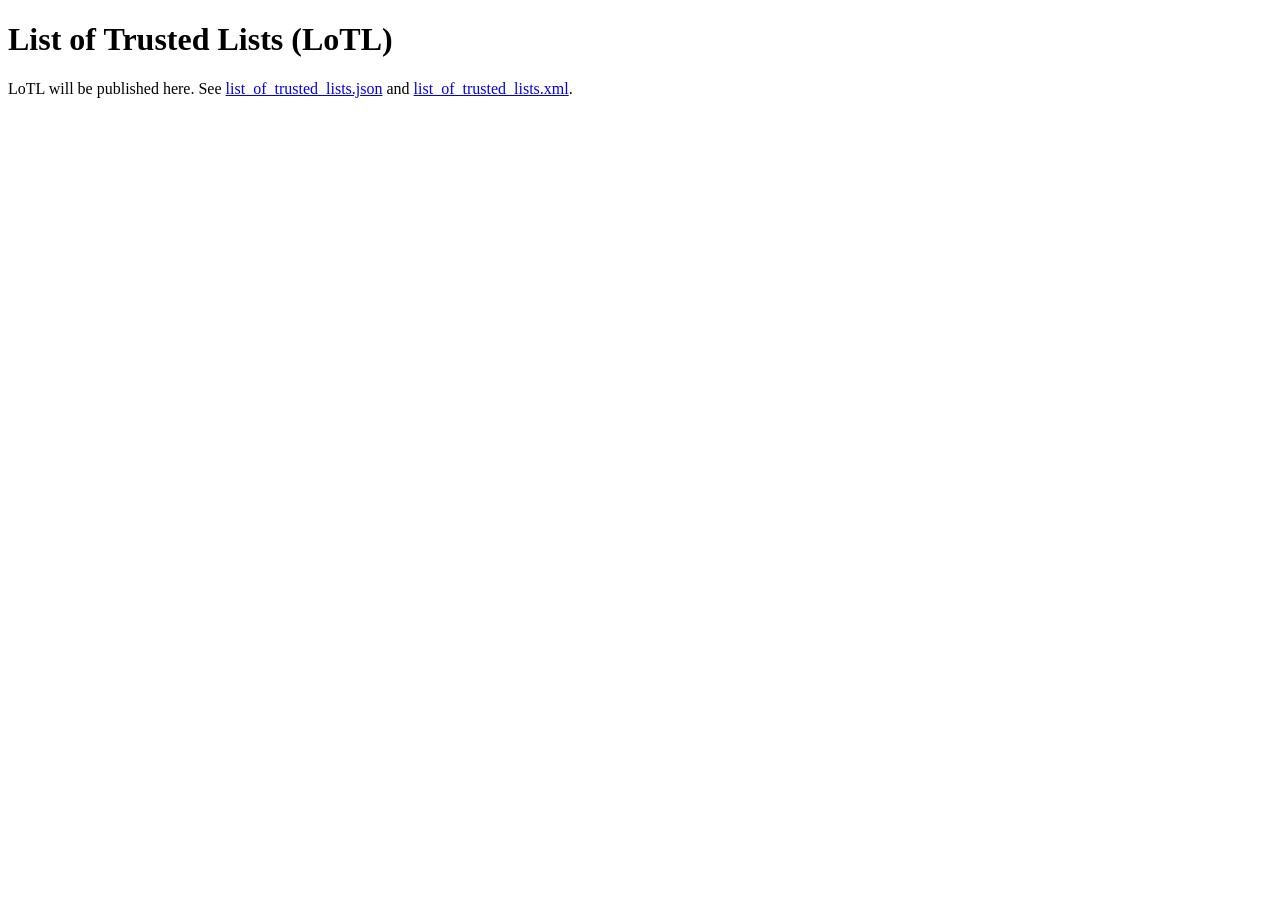
==== index.html @ 6eabcb8d "Initial empty gh-pages branch for LoTL publication Made-with: Cursor" ====
<!DOCTYPE html>
<html>
<head><meta charset="utf-8"><title>WP4 LoTL</title></head>
<body>
<h1>List of Trusted Lists (LoTL)</h1>
<p>LoTL will be published here. See <a href="list_of_trusted_lists.json">list_of_trusted_lists.json</a> and <a href="list_of_trusted_lists.xml">list_of_trusted_lists.xml</a>.</p>
</body>
</html>
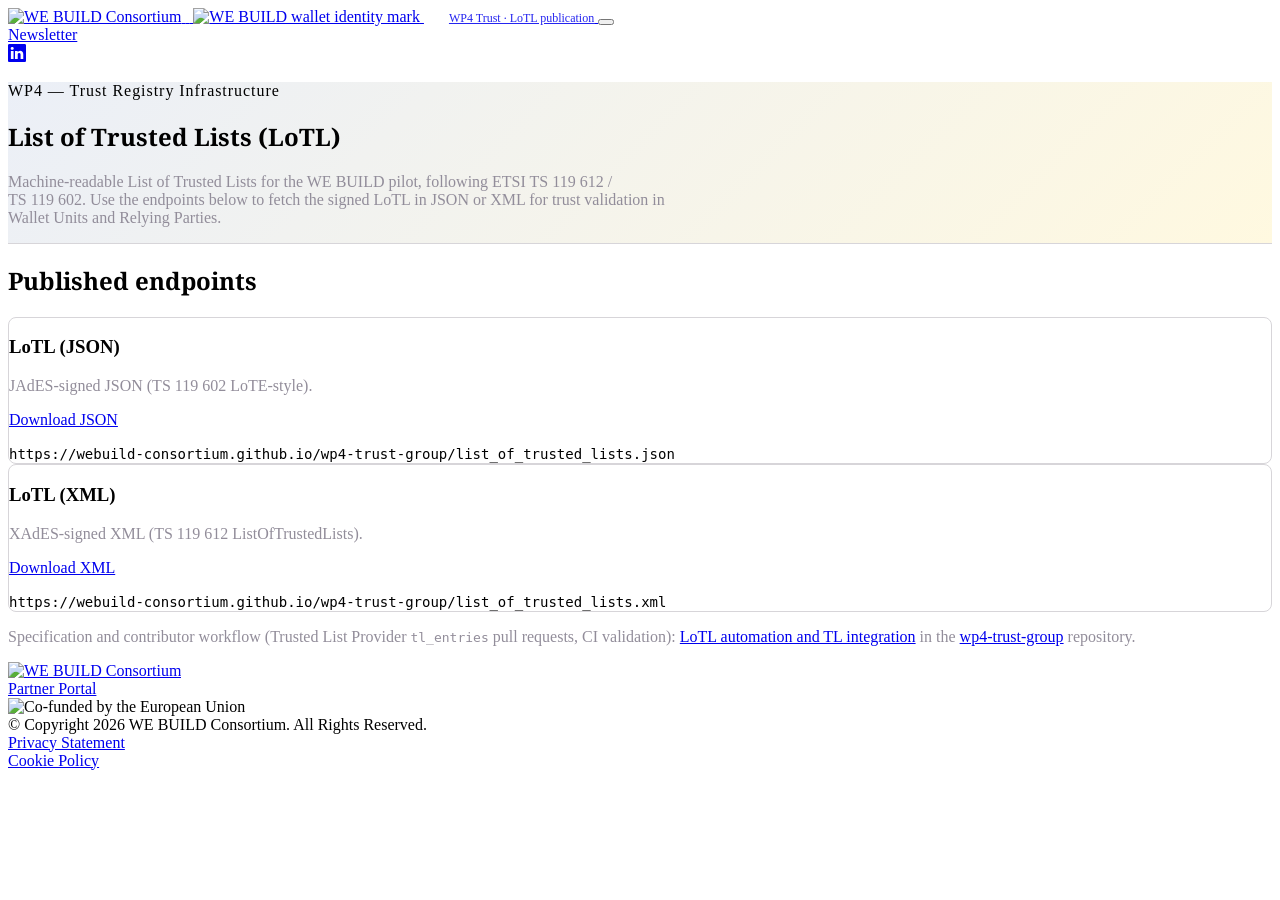
==== commit d550b14d: "Revamp LoTL GitHub Pages landing with WE BUILD branding - Reuse consortium theme CSS, fonts, header/" ====
--- a/index.html
+++ b/index.html
@@ -1,8 +1,166 @@
 <!DOCTYPE html>
-<html>
-<head><meta charset="utf-8"><title>WP4 LoTL</title></head>
-<body>
-<h1>List of Trusted Lists (LoTL)</h1>
-<p>LoTL will be published here. See <a href="list_of_trusted_lists.json">list_of_trusted_lists.json</a> and <a href="list_of_trusted_lists.xml">list_of_trusted_lists.xml</a>.</p>
+<html lang="en">
+<head>
+  <meta charset="utf-8">
+  <meta name="viewport" content="width=device-width, initial-scale=1">
+  <link rel="canonical" href="https://webuild-consortium.github.io/wp4-trust-group/">
+  <title>WP4 List of Trusted Lists (LoTL) — WE BUILD</title>
+  <meta name="description" content="WP4 Trust Group List of Trusted Lists (LoTL), published for the WE BUILD pilot. JSON and XML endpoints for wallet and relying party trust validation.">
+  <link rel="icon" type="image/png" href="https://prod1-plate-attachments.s3.amazonaws.com/images/5548e27bf9/Favicon-70253.png">
+  <link rel="preconnect" href="https://fonts.googleapis.com">
+  <link rel="preconnect" href="https://fonts.gstatic.com" crossorigin>
+  <link href="https://fonts.googleapis.com/css2?family=Noto+Serif:ital,wght@0,100..900;1,100..900&family=Roboto:ital,wght@0,100..900;1,100..900&display=swap" rel="stylesheet">
+  <!-- WE BUILD site theme (Bootstrap 5.3 + consortium branding); hosted on webuildconsortium.eu -->
+  <link rel="stylesheet" href="https://www.webuildconsortium.eu/theme/assets/css/custom.css">
+  <style>
+    /* GitHub Pages content block: keep readability if theme section classes differ */
+    .lotl-hero {
+      background: linear-gradient(135deg, rgba(0, 51, 153, 0.08) 0%, rgba(255, 204, 0, 0.12) 100%);
+      border-bottom: 1px solid var(--bs-gray-300, #d7d5d9);
+    }
+    .lotl-endpoint-card {
+      border: 1px solid var(--bs-gray-300, #d7d5d9);
+      border-radius: 0.5rem;
+      background: var(--bs-white, #fff);
+      transition: box-shadow 0.15s ease;
+    }
+    .lotl-endpoint-card:hover {
+      box-shadow: 0 0.25rem 1rem rgba(0, 51, 153, 0.12);
+    }
+    .lotl-endpoint-card code {
+      font-size: 0.875rem;
+      word-break: break-all;
+    }
+    .lotl-muted { color: var(--bs-gray-600, #928d9a); }
+    .lotl-serif { font-family: "Noto Serif", serif; }
+    .navbar-github-note {
+      font-size: 0.75rem;
+      opacity: 0.85;
+      border-left: 1px solid rgba(255, 255, 255, 0.35);
+      padding-left: 1rem;
+      margin-left: 0.5rem;
+    }
+    @media (max-width: 991.98px) {
+      .navbar-github-note { display: none; }
+    }
+  </style>
+</head>
+<body class="body-class">
+  <header id="header" class="body-header">
+    <nav class="navbar navbar-expand-lg navbar-mainnavigation navbar-dark navbar-sticky py-lg-4" aria-label="Main navigation">
+      <div class="container">
+        <a class="navbar-brand d-flex flex-row align-items-center flex-wrap" href="https://www.webuildconsortium.eu/">
+          <img src="https://www.webuildconsortium.eu/theme/assets/images/logo-big.svg" alt="WE BUILD Consortium" width="120" height="71" class="logo-vertical d-inline d-lg-none me-2">
+          <span class="d-none d-lg-inline-flex align-items-center">
+            <img src="https://www.webuildconsortium.eu/theme/assets/images/logo-hor.svg" alt="" height="54" class="logo-horizontal">
+            <img src="https://www.webuildconsortium.eu/theme/assets/images/logo-sticky-divider.svg" alt="" height="30" class="logo-horizontal mx-2">
+            <img src="https://www.webuildconsortium.eu/theme/assets/images/logo-sticky-wallet.svg" alt="WE BUILD wallet identity mark" height="30" class="logo-horizontal">
+          </span>
+          <span class="navbar-github-note text-white">WP4 Trust · LoTL publication</span>
+        </a>
+        <button class="navbar-toggler btn btn-primary btn-icon btn-sm" type="button" data-bs-toggle="collapse" data-bs-target="#navbarNav" aria-controls="navbarNav" aria-expanded="false" aria-label="Toggle navigation">
+          <span class="navbar-toggler-icon" aria-hidden="true"></span>
+        </button>
+        <div class="navbar-collapse collapse align-items-center" id="navbarNav">
+          <div class="ms-auto my-auto pt-4 pb-4 pt-lg-0 pb-lg-0">
+            <div class="d-flex flex-row button-rij">
+              <div class="button-wrapper primary-wrapper">
+                <a class="btn btn-outline-primary" href="https://www.webuildconsortium.eu/newsletter">Newsletter</a>
+              </div>
+              <div class="ms-4"></div>
+              <div class="button-wrapper white-wrapper">
+                <a class="btn btn-white btn-icon" href="https://www.linkedin.com/company/webuildconsortium/" target="_blank" rel="noopener noreferrer" aria-label="WE BUILD on LinkedIn">
+                  <svg xmlns="http://www.w3.org/2000/svg" width="18" height="18" fill="currentColor" viewBox="0 0 16 16" aria-hidden="true"><path d="M0 1.146C0 .513.526 0 1.175 0h13.65C15.474 0 16 .513 16 1.146v13.708c0 .633-.526 1.146-1.175 1.146H1.175C.526 16 0 15.487 0 14.854V1.146zm4.943 12.248V6.169H2.542v7.225h2.401zm-1.2-8.212c.837 0 1.358-.554 1.358-1.248-.015-.706-.52-1.248-1.342-1.248-.822 0-1.359.542-1.359 1.248 0 .694.521 1.248 1.327 1.248h.016zm4.908 8.212V9.359c0-.216.016-.432.08-.586.173-.431.568-.878 1.232-.878.869 0 1.216.662 1.216 1.634v3.865h2.401V9.25c0-2.22-1.184-3.252-2.764-3.252-1.274 0-1.845.7-2.165 1.193v.025h-.016a5.54 5.54 0 0 1-.016-.025V6.169h-2.4c.03.778 0 7.225 0 7.225h2.4z"/></svg>
+                </a>
+              </div>
+            </div>
+          </div>
+        </div>
+      </div>
+    </nav>
+  </header>
+
+  <main id="main-content" class="plate--page-content-wrapper">
+    <section class="lotl-hero py-5 py-lg-6" aria-labelledby="lotl-heading">
+      <div class="container">
+        <p class="text-uppercase fw-semibold text-secondary mb-2" style="letter-spacing: 0.06em;">WP4 — Trust Registry Infrastructure</p>
+        <h1 id="lotl-heading" class="display-6 lotl-serif fw-bold text-secondary mb-3">List of Trusted Lists (LoTL)</h1>
+        <p class="lead lotl-muted mb-0" style="max-width: 42rem;">
+          Machine-readable List of Trusted Lists for the WE BUILD pilot, following ETSI TS&nbsp;119&nbsp;612 / TS&nbsp;119&nbsp;602.
+          Use the endpoints below to fetch the signed LoTL in JSON or XML for trust validation in Wallet Units and Relying Parties.
+        </p>
+      </div>
+    </section>
+
+    <section class="py-5" aria-labelledby="endpoints-heading">
+      <div class="container">
+        <h2 id="endpoints-heading" class="h4 lotl-serif text-secondary mb-4">Published endpoints</h2>
+        <div class="row g-4">
+          <div class="col-md-6">
+            <article class="lotl-endpoint-card p-4 h-100">
+              <h3 class="h6 fw-bold text-secondary mb-2">LoTL (JSON)</h3>
+              <p class="small lotl-muted mb-3">JAdES-signed JSON (TS 119 602 LoTE-style).</p>
+              <p class="mb-2">
+                <a class="btn btn-secondary btn-sm" href="list_of_trusted_lists.json">Download JSON</a>
+              </p>
+              <code class="d-block p-2 bg-light rounded">https://webuild-consortium.github.io/wp4-trust-group/list_of_trusted_lists.json</code>
+            </article>
+          </div>
+          <div class="col-md-6">
+            <article class="lotl-endpoint-card p-4 h-100">
+              <h3 class="h6 fw-bold text-secondary mb-2">LoTL (XML)</h3>
+              <p class="small lotl-muted mb-3">XAdES-signed XML (TS 119 612 ListOfTrustedLists).</p>
+              <p class="mb-2">
+                <a class="btn btn-secondary btn-sm" href="list_of_trusted_lists.xml">Download XML</a>
+              </p>
+              <code class="d-block p-2 bg-light rounded">https://webuild-consortium.github.io/wp4-trust-group/list_of_trusted_lists.xml</code>
+            </article>
+          </div>
+        </div>
+        <p class="small lotl-muted mt-4 mb-0">
+          Specification and contributor workflow (Trusted List Provider <code>tl_entries</code> pull requests, CI validation):
+          <a href="https://github.com/webuild-consortium/wp4-trust-group/blob/main/task4-trust-infrastructure-api/lotl-automation-and-tl-integration.md">LoTL automation and TL integration</a>
+          in the <a href="https://github.com/webuild-consortium/wp4-trust-group">wp4-trust-group</a> repository.
+        </p>
+      </div>
+    </section>
+  </main>
+
+  <footer id="footer" class="mt-5">
+    <div class="container h-100">
+      <div class="row align-items-center pt-10 pb-lg-10">
+        <div class="col-auto mb-4 mb-lg-0">
+          <a href="https://www.webuildconsortium.eu/" aria-label="WE BUILD Consortium home">
+            <img src="https://www.webuildconsortium.eu/theme/assets/images/logo-footer.svg" alt="WE BUILD Consortium" class="logo-horizontal-footer">
+          </a>
+        </div>
+        <div class="col-12 col-lg-auto ms-lg-auto pb-4 pb-lg-0 bg-secondary px-2 px-lg-3 py-2">
+          <div class="button-wrapper secondary-wrapper">
+            <a class="btn btn-secondary" href="https://www.webuildconsortium.eu/register">Partner Portal</a>
+          </div>
+        </div>
+        <div class="col-12 col-lg-auto pb-4 pb-lg-0 bg-secondary px-2 py-2">
+          <img src="https://www.webuildconsortium.eu/theme/assets/images/logo-eu.svg" alt="Co-funded by the European Union" class="logo-horizontal-footer">
+        </div>
+      </div>
+      <div class="row align-items-center pt-2 pb-4 pt-lg-1 pb-lg-0">
+        <div class="col-auto pt-3 pb-1 pb-lg-3">
+          <span class="ff-extralight fst-italic">©️ Copyright 2026 WE BUILD Consortium. All Rights Reserved.</span>
+        </div>
+        <div class="col-auto ms-lg-auto">
+          <div class="d-flex flex-row button-rij flex-wrap gap-2">
+            <div class="button-wrapper link-wrapper">
+              <a class="btn btn-link px-0" href="https://www.webuildconsortium.eu/privacy">Privacy Statement</a>
+            </div>
+            <div class="button-wrapper link-wrapper">
+              <a class="btn btn-link px-0" href="https://www.webuildconsortium.eu/cookie-policy">Cookie Policy</a>
+            </div>
+          </div>
+        </div>
+      </div>
+    </div>
+  </footer>
+
+  <script src="https://cdn.jsdelivr.net/npm/bootstrap@5.3.7/dist/js/bootstrap.bundle.min.js" integrity="sha384-ndDqU0Gzau9qJ1lfW4pNLlhNTkCfHzAVBReH9diLvGRem5+R9g2FzA8ZGN954O5Q" crossorigin="anonymous"></script>
 </body>
 </html>
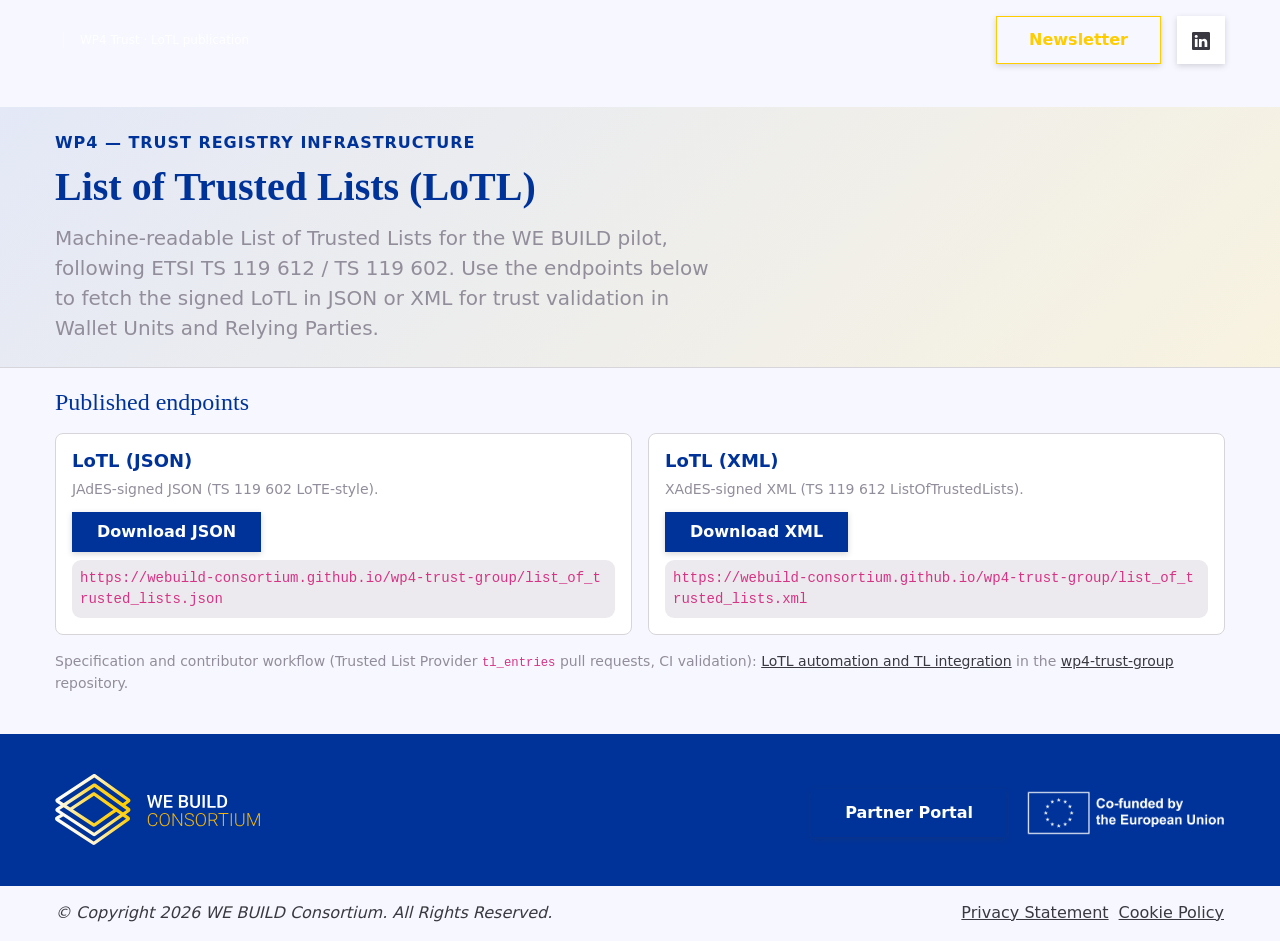
==== commit 22731015: "Vendor WE BUILD theme assets for offline GitHub Pages - Add local assets/css/custom.css, fonts (Frac" ====
--- a/index.html
+++ b/index.html
@@ -6,13 +6,14 @@
   <link rel="canonical" href="https://webuild-consortium.github.io/wp4-trust-group/">
   <title>WP4 List of Trusted Lists (LoTL) — WE BUILD</title>
   <meta name="description" content="WP4 Trust Group List of Trusted Lists (LoTL), published for the WE BUILD pilot. JSON and XML endpoints for wallet and relying party trust validation.">
-  <link rel="icon" type="image/png" href="https://prod1-plate-attachments.s3.amazonaws.com/images/5548e27bf9/Favicon-70253.png">
-  <link rel="preconnect" href="https://fonts.googleapis.com">
-  <link rel="preconnect" href="https://fonts.gstatic.com" crossorigin>
-  <link href="https://fonts.googleapis.com/css2?family=Noto+Serif:ital,wght@0,100..900;1,100..900&family=Roboto:ital,wght@0,100..900;1,100..900&display=swap" rel="stylesheet">
-  <!-- WE BUILD site theme (Bootstrap 5.3 + consortium branding); hosted on webuildconsortium.eu -->
-  <link rel="stylesheet" href="https://www.webuildconsortium.eu/theme/assets/css/custom.css">
+  <link rel="icon" type="image/png" href="assets/images/favicon.png">
+  <!-- WE BUILD theme: vendored from webuildconsortium.eu (CSS, Fracktif fonts, slick, logos — see lotl/pages/assets/) -->
+  <link rel="stylesheet" href="assets/css/custom.css">
   <style>
+    /* Sans stack when Roboto is not loaded (theme defaults to Roboto); keeps layout offline-safe */
+    :root {
+      --bs-font-sans-serif: system-ui, -apple-system, "Segoe UI", Roboto, "Helvetica Neue", Arial, sans-serif;
+    }
     /* GitHub Pages content block: keep readability if theme section classes differ */
     .lotl-hero {
       background: linear-gradient(135deg, rgba(0, 51, 153, 0.08) 0%, rgba(255, 204, 0, 0.12) 100%);
@@ -32,7 +33,8 @@
       word-break: break-all;
     }
     .lotl-muted { color: var(--bs-gray-600, #928d9a); }
-    .lotl-serif { font-family: "Noto Serif", serif; }
+    /* Display / headings: Fracktif (bundled with theme); Georgia fallback */
+    .lotl-serif { font-family: "Fracktif-SemiBold", "Fracktif-Regular", Georgia, "Times New Roman", serif; }
     .navbar-github-note {
       font-size: 0.75rem;
       opacity: 0.85;
@@ -50,11 +52,11 @@
     <nav class="navbar navbar-expand-lg navbar-mainnavigation navbar-dark navbar-sticky py-lg-4" aria-label="Main navigation">
       <div class="container">
         <a class="navbar-brand d-flex flex-row align-items-center flex-wrap" href="https://www.webuildconsortium.eu/">
-          <img src="https://www.webuildconsortium.eu/theme/assets/images/logo-big.svg" alt="WE BUILD Consortium" width="120" height="71" class="logo-vertical d-inline d-lg-none me-2">
+          <img src="assets/images/logo-big.svg" alt="WE BUILD Consortium" width="120" height="71" class="logo-vertical d-inline d-lg-none me-2">
           <span class="d-none d-lg-inline-flex align-items-center">
-            <img src="https://www.webuildconsortium.eu/theme/assets/images/logo-hor.svg" alt="" height="54" class="logo-horizontal">
-            <img src="https://www.webuildconsortium.eu/theme/assets/images/logo-sticky-divider.svg" alt="" height="30" class="logo-horizontal mx-2">
-            <img src="https://www.webuildconsortium.eu/theme/assets/images/logo-sticky-wallet.svg" alt="WE BUILD wallet identity mark" height="30" class="logo-horizontal">
+            <img src="assets/images/logo-hor.svg" alt="" height="54" class="logo-horizontal">
+            <img src="assets/images/logo-sticky-divider.svg" alt="" height="30" class="logo-horizontal mx-2">
+            <img src="assets/images/logo-sticky-wallet.svg" alt="WE BUILD wallet identity mark" height="30" class="logo-horizontal">
           </span>
           <span class="navbar-github-note text-white">WP4 Trust · LoTL publication</span>
         </a>
@@ -131,7 +133,7 @@
       <div class="row align-items-center pt-10 pb-lg-10">
         <div class="col-auto mb-4 mb-lg-0">
           <a href="https://www.webuildconsortium.eu/" aria-label="WE BUILD Consortium home">
-            <img src="https://www.webuildconsortium.eu/theme/assets/images/logo-footer.svg" alt="WE BUILD Consortium" class="logo-horizontal-footer">
+            <img src="assets/images/logo-footer.svg" alt="WE BUILD Consortium" class="logo-horizontal-footer">
           </a>
         </div>
         <div class="col-12 col-lg-auto ms-lg-auto pb-4 pb-lg-0 bg-secondary px-2 px-lg-3 py-2">
@@ -140,7 +142,7 @@
           </div>
         </div>
         <div class="col-12 col-lg-auto pb-4 pb-lg-0 bg-secondary px-2 py-2">
-          <img src="https://www.webuildconsortium.eu/theme/assets/images/logo-eu.svg" alt="Co-funded by the European Union" class="logo-horizontal-footer">
+          <img src="assets/images/logo-eu.svg" alt="Co-funded by the European Union" class="logo-horizontal-footer">
         </div>
       </div>
       <div class="row align-items-center pt-2 pb-4 pt-lg-1 pb-lg-0">
@@ -161,6 +163,6 @@
     </div>
   </footer>
 
-  <script src="https://cdn.jsdelivr.net/npm/bootstrap@5.3.7/dist/js/bootstrap.bundle.min.js" integrity="sha384-ndDqU0Gzau9qJ1lfW4pNLlhNTkCfHzAVBReH9diLvGRem5+R9g2FzA8ZGN954O5Q" crossorigin="anonymous"></script>
+  <script src="assets/js/bootstrap.bundle.min.js" integrity="sha384-ndDqU0Gzau9qJ1lfW4pNLlhNTkCfHzAVBReH9diLvGRem5+R9g2FzA8ZGN954O5Q" crossorigin="anonymous"></script>
 </body>
 </html>
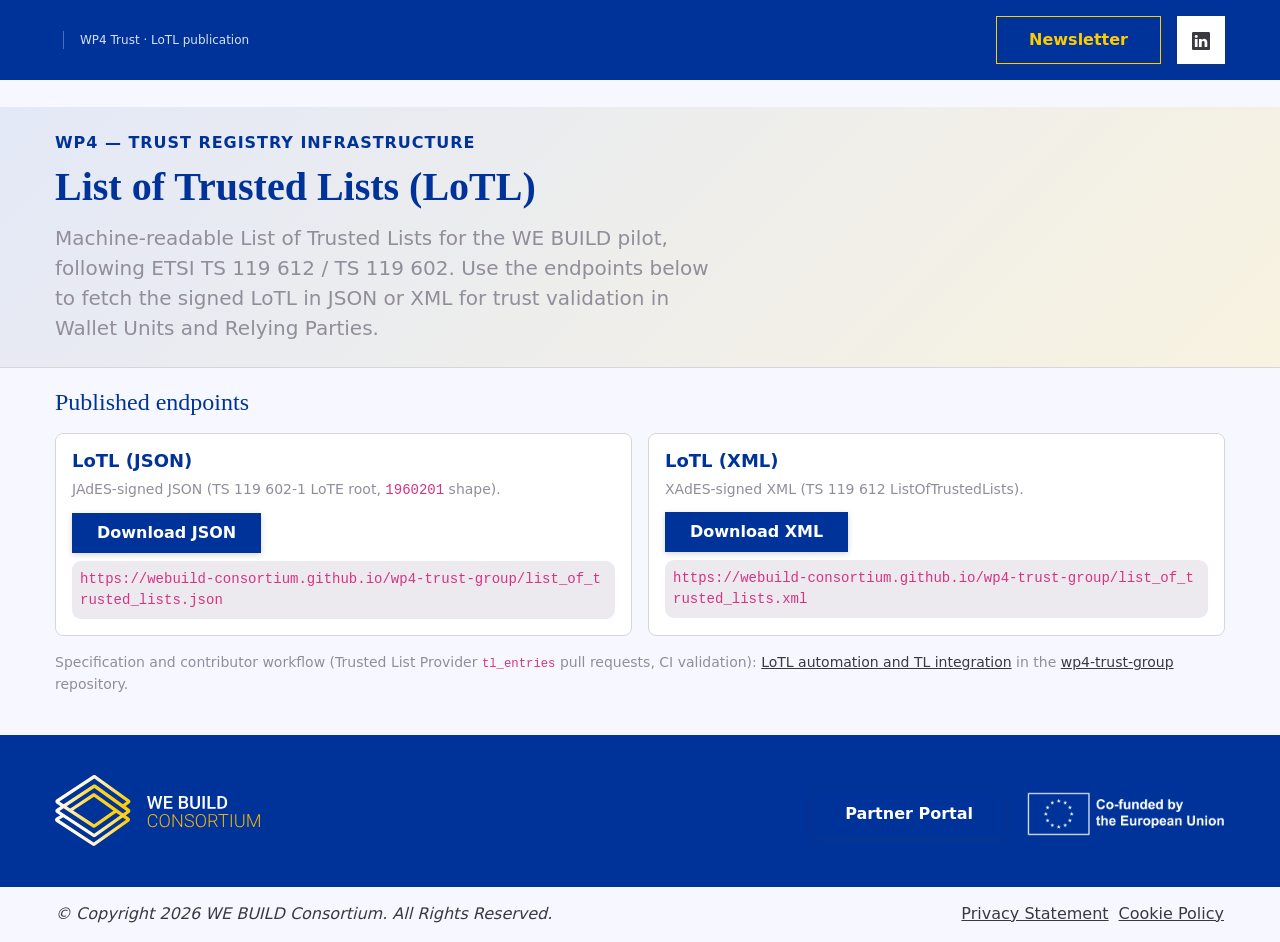
==== commit dbfd6995: "deploy: 598279b26c22dc386f8dec5543a7b45b14b04c49" ====
--- a/index.html
+++ b/index.html
@@ -101,9 +101,9 @@
           <div class="col-md-6">
             <article class="lotl-endpoint-card p-4 h-100">
               <h3 class="h6 fw-bold text-secondary mb-2">LoTL (JSON)</h3>
-              <p class="small lotl-muted mb-3">JAdES-signed JSON (TS 119 602 LoTE-style).</p>
+              <p class="small lotl-muted mb-3">JAdES-signed JSON (TS 119 602-1 LoTE root, <code>1960201</code> shape).</p>
               <p class="mb-2">
-                <a class="btn btn-secondary btn-sm" href="list_of_trusted_lists.json">Download JSON</a>
+                <a class="btn btn-secondary btn-sm" href="https://webuild-consortium.github.io/wp4-trust-group/list_of_trusted_lists.json">Download JSON</a>
               </p>
               <code class="d-block p-2 bg-light rounded">https://webuild-consortium.github.io/wp4-trust-group/list_of_trusted_lists.json</code>
             </article>
@@ -113,7 +113,7 @@
               <h3 class="h6 fw-bold text-secondary mb-2">LoTL (XML)</h3>
               <p class="small lotl-muted mb-3">XAdES-signed XML (TS 119 612 ListOfTrustedLists).</p>
               <p class="mb-2">
-                <a class="btn btn-secondary btn-sm" href="list_of_trusted_lists.xml">Download XML</a>
+                <a class="btn btn-secondary btn-sm" href="https://webuild-consortium.github.io/wp4-trust-group/list_of_trusted_lists.xml">Download XML</a>
               </p>
               <code class="d-block p-2 bg-light rounded">https://webuild-consortium.github.io/wp4-trust-group/list_of_trusted_lists.xml</code>
             </article>
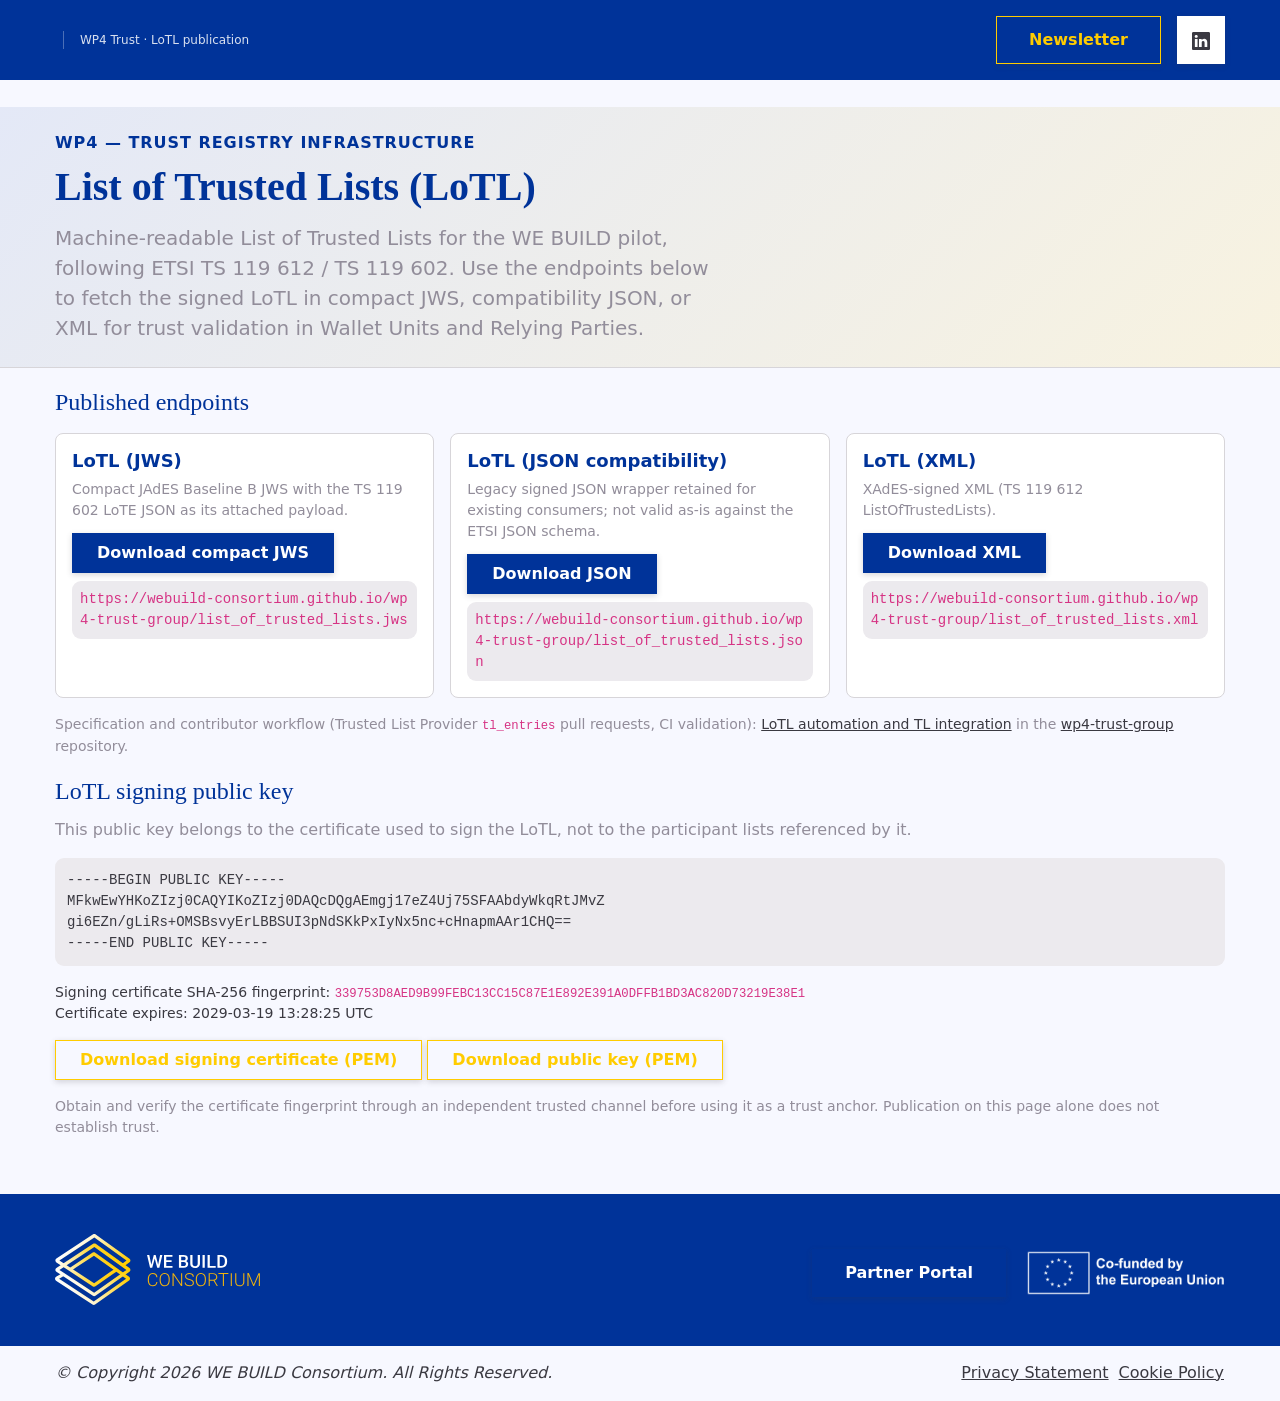
==== commit d12f7184: "deploy: 5984252430351c502d9205b0d056a6b9304bab42" ====
--- a/index.html
+++ b/index.html
@@ -89,7 +89,7 @@
         <h1 id="lotl-heading" class="display-6 lotl-serif fw-bold text-secondary mb-3">List of Trusted Lists (LoTL)</h1>
         <p class="lead lotl-muted mb-0" style="max-width: 42rem;">
           Machine-readable List of Trusted Lists for the WE BUILD pilot, following ETSI TS&nbsp;119&nbsp;612 / TS&nbsp;119&nbsp;602.
-          Use the endpoints below to fetch the signed LoTL in JSON or XML for trust validation in Wallet Units and Relying Parties.
+          Use the endpoints below to fetch the signed LoTL in compact JWS, compatibility JSON, or XML for trust validation in Wallet Units and Relying Parties.
         </p>
       </div>
     </section>
@@ -98,17 +98,27 @@
       <div class="container">
         <h2 id="endpoints-heading" class="h4 lotl-serif text-secondary mb-4">Published endpoints</h2>
         <div class="row g-4">
-          <div class="col-md-6">
+          <div class="col-md-4">
             <article class="lotl-endpoint-card p-4 h-100">
-              <h3 class="h6 fw-bold text-secondary mb-2">LoTL (JSON)</h3>
-              <p class="small lotl-muted mb-3">JAdES-signed JSON (TS 119 602-1 LoTE root, <code>1960201</code> shape).</p>
+              <h3 class="h6 fw-bold text-secondary mb-2">LoTL (JWS)</h3>
+              <p class="small lotl-muted mb-3">Compact JAdES Baseline B JWS with the TS 119 602 LoTE JSON as its attached payload.</p>
+              <p class="mb-2">
+                <a class="btn btn-secondary btn-sm" href="https://webuild-consortium.github.io/wp4-trust-group/list_of_trusted_lists.jws">Download compact JWS</a>
+              </p>
+              <code class="d-block p-2 bg-light rounded">https://webuild-consortium.github.io/wp4-trust-group/list_of_trusted_lists.jws</code>
+            </article>
+          </div>
+          <div class="col-md-4">
+            <article class="lotl-endpoint-card p-4 h-100">
+              <h3 class="h6 fw-bold text-secondary mb-2">LoTL (JSON compatibility)</h3>
+              <p class="small lotl-muted mb-3">Legacy signed JSON wrapper retained for existing consumers; not valid as-is against the ETSI JSON schema.</p>
               <p class="mb-2">
                 <a class="btn btn-secondary btn-sm" href="https://webuild-consortium.github.io/wp4-trust-group/list_of_trusted_lists.json">Download JSON</a>
               </p>
               <code class="d-block p-2 bg-light rounded">https://webuild-consortium.github.io/wp4-trust-group/list_of_trusted_lists.json</code>
             </article>
           </div>
-          <div class="col-md-6">
+          <div class="col-md-4">
             <article class="lotl-endpoint-card p-4 h-100">
               <h3 class="h6 fw-bold text-secondary mb-2">LoTL (XML)</h3>
               <p class="small lotl-muted mb-3">XAdES-signed XML (TS 119 612 ListOfTrustedLists).</p>
@@ -124,6 +134,22 @@
           <a href="https://github.com/webuild-consortium/wp4-trust-group/blob/main/task4-trust-infrastructure-api/lotl-automation-and-tl-integration.md">LoTL automation and TL integration</a>
           in the <a href="https://github.com/webuild-consortium/wp4-trust-group">wp4-trust-group</a> repository.
         </p>
+      </div>
+    </section>
+
+    <section class="pb-5" aria-labelledby="signing-key-heading">
+      <div class="container">
+        <h2 id="signing-key-heading" class="h4 lotl-serif text-secondary mb-3">LoTL signing public key</h2>
+        <p class="lotl-muted">This public key belongs to the certificate used to sign the LoTL, not to the participant lists referenced by it.</p>
+        <pre class="p-3 bg-light rounded" style="overflow-x: auto;"><code>-----BEGIN PUBLIC KEY-----
+MFkwEwYHKoZIzj0CAQYIKoZIzj0DAQcDQgAEmgj17eZ4Uj75SFAAbdyWkqRtJMvZ
+gi6EZn/gLiRs+OMSBsvyErLBBSUI3pNdSKkPxIyNx5nc+cHnapmAAr1CHQ==
+-----END PUBLIC KEY-----</code></pre>
+        <p class="small">Signing certificate SHA-256 fingerprint: <code style="overflow-wrap: anywhere;">339753D8AED9B99FEBC13CC15C87E1E892E391A0DFFB1BD3AC820D73219E38E1</code><br>
+          Certificate expires: <time>2029-03-19 13:28:25 UTC</time></p>
+        <p><a class="btn btn-outline-primary btn-sm" href="lotl-signing-cert.pem">Download signing certificate (PEM)</a>
+          <a class="btn btn-outline-primary btn-sm" href="lotl-signing-public-key.pem">Download public key (PEM)</a></p>
+        <p class="small lotl-muted">Obtain and verify the certificate fingerprint through an independent trusted channel before using it as a trust anchor. Publication on this page alone does not establish trust.</p>
       </div>
     </section>
   </main>
